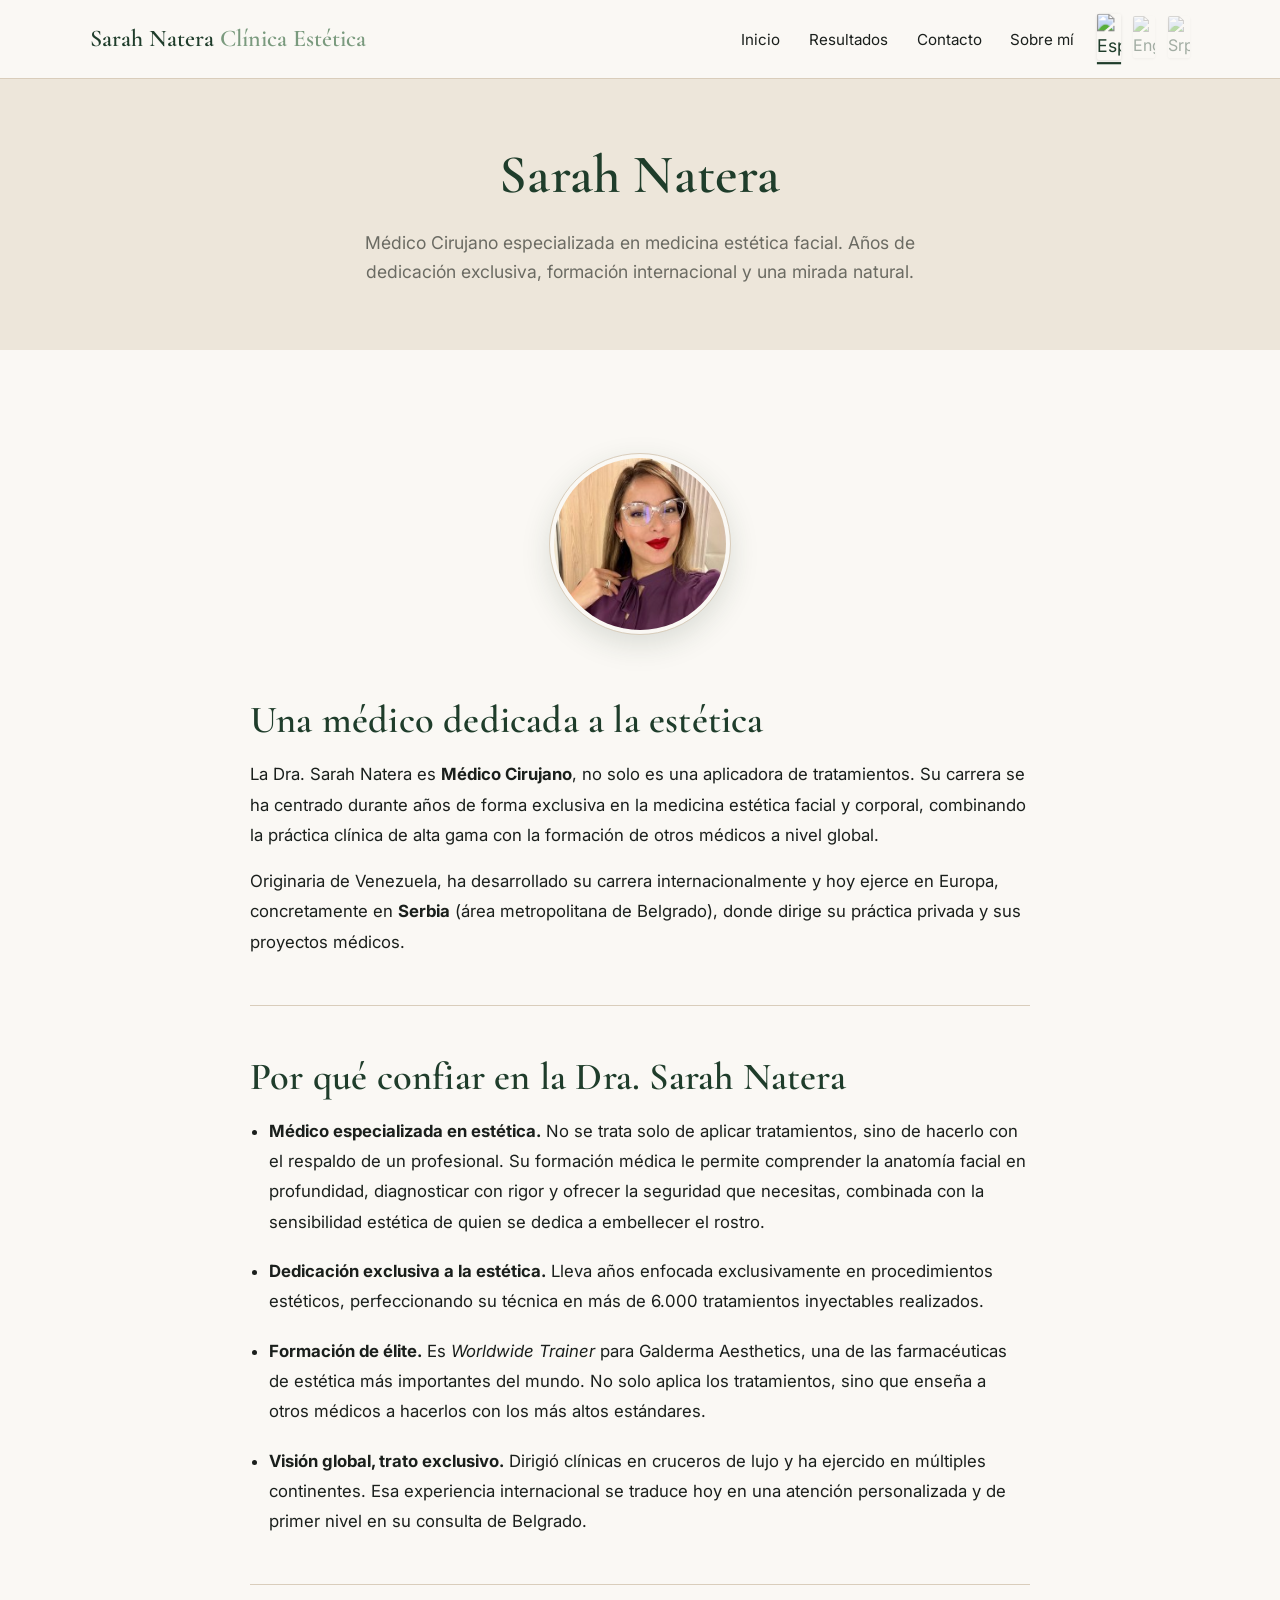
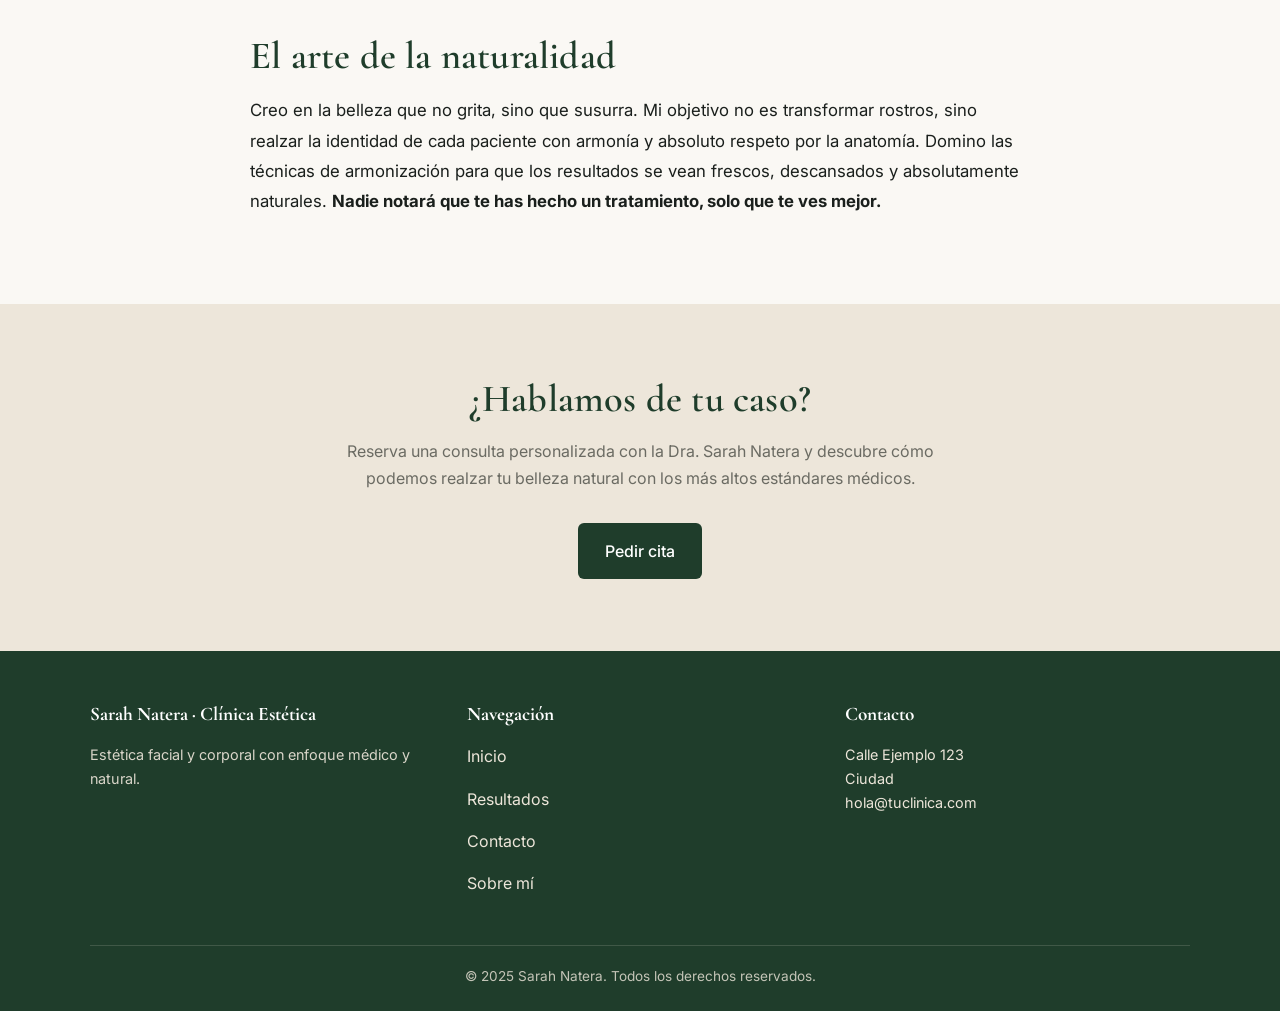
==== aboutme.html @ 55f9c7e8 "Add files via upload directo al root no dentro de carpeta" ====
<!DOCTYPE html>
<html lang="es">
<head>
<meta charset="UTF-8">
<meta name="viewport" content="width=device-width, initial-scale=1">
<title>Sobre mí — Sarah Natera</title>
<meta name="description" content="Conoce a Sarah Natera, Médico Cirujano especializada en medicina estética facial. Trayectoria internacional, formación de élite y una mirada natural.">
<link rel="preconnect" href="https://fonts.googleapis.com">
<link href="https://fonts.googleapis.com/css2?family=Cormorant+Garamond:wght@600&family=Inter:wght@400;500&display=swap" rel="stylesheet">
<link rel="stylesheet" href="css/style.css">
<style>
  /* Estilos específicos para un aire de clínica de élite */
  .about-content p, 
  .about-content li {
    color: var(--texto);
    font-size: 1.05rem;
    line-height: 1.8;
  }
  .about-content ul {
    list-style-position: outside;
    padding-left: 1.2rem;
    margin-bottom: 2rem;
  }
  .about-content li {
    margin-bottom: 1.2rem;
  }
  
  /* El retrato de autoridad */
  .portrait-container {
    text-align: center;
    margin: 2rem 0 3.5rem 0;
  }
  .portrait-container img {
    width: 180px;
    height: 180px;
    object-fit: cover;
    border-radius: 50%;
    box-shadow: 0 10px 30px rgba(31,61,43,0.15);
    border: 4px solid var(--blanco-roto);
    outline: 1px solid var(--beige-medio);
    display: inline-block;
  }
</style>
</head>
<body>

<header>
  <div class="nav">
    <a href="index.html" class="logo" data-i18n="logo">Sarah Natera <span>Clínica Estética</span></a>
    <button class="menu-toggle">☰</button>
    
    <div style="display: flex; align-items: center; flex-wrap: wrap;">
      <nav>
        <ul>
          <li><a href="index.html" data-i18n="nav_inicio">Inicio</a></li>
          <li><a href="resultados.html" data-i18n="nav_resultados">Resultados</a></li>
          <li><a href="contacto.html" data-i18n="nav_contacto">Contacto</a></li>
          <li><a href="aboutme.html" data-i18n="nav_about">Sobre mí</a></li>
        </ul>
      </nav>
      
      <div class="lang-switcher">
        <a href="#" onclick="cambiarIdioma('es'); return false;" class="active" title="Español">
          <img src="https://flagcdn.com/w20/es.png" alt="Español">
        </a>
        <a href="#" onclick="cambiarIdioma('en'); return false;" title="English">
          <img src="https://flagcdn.com/w20/gb.png" alt="English">
        </a>
        <a href="#" onclick="cambiarIdioma('sr'); return false;" title="Srpski">
          <img src="https://flagcdn.com/w20/rs.png" alt="Srpski">
        </a>
      </div>
    </div>
  </div>
</header>

<!-- Portada con el nombre -->
<section class="hero" style="padding:4rem 0 2rem">
  <div class="container">
    <h1 data-i18n="about_titulo">Sarah Natera</h1>
    <p data-i18n="about_sub">Médico Cirujano especializada en medicina estética facial. Años de dedicación exclusiva, formación internacional y una mirada natural.</p>
  </div>
</section>

<!-- Sección de contenido con la foto redonda -->
<section class="about-content">
  <div class="container" style="max-width:820px">
    
    <!-- Foto redonda e íntima -->
    <div class="portrait-container">
      <img src="assets/img/sarah.jfif" alt="Dra. Sarah Natera" loading="lazy">
    </div>

    <!-- Sección 1: Trayectoria -->
    <h2 data-i18n="about_trayectoria_titulo" style="margin-top:0">Una médico dedicada a la estética</h2>
    
    <p data-i18n="about_trayectoria_texto1">La Dra. Sarah Natera es <strong>Médico Cirujano</strong>, no solo es una aplicadora de tratamientos. Su carrera se ha centrado durante años de forma exclusiva en la medicina estética facial y corporal, combinando la práctica clínica de alta gama con la formación de otros médicos a nivel global.</p>
    
    <p data-i18n="about_trayectoria_texto2">Originaria de Venezuela, ha desarrollado su carrera internacionalmente y hoy ejerce en Europa, concretamente en <strong>Serbia</strong> (área metropolitana de Belgrado), donde dirige su práctica privada y sus proyectos médicos.</p>

    <hr style="border: 0; border-top: 1px solid var(--beige-medio); margin: 3rem 0;">

    <!-- Sección 2: Por qué confiar -->
    <h2 data-i18n="about_confiar_titulo">Por qué confiar en la Dra. Sarah Natera</h2>
    
    <ul>
      <li data-i18n="about_confiar_1"><strong>Médico especializada en estética.</strong> No se trata solo de aplicar tratamientos, sino de hacerlo con el respaldo de un profesional. Su formación médica le permite comprender la anatomía facial en profundidad, diagnosticar con rigor y ofrecer la seguridad que necesitas, combinada con la sensibilidad estética de quien se dedica a embellecer el rostro.</li>
      
      <li data-i18n="about_confiar_2"><strong>Dedicación exclusiva a la estética.</strong> Lleva años enfocada exclusivamente en procedimientos estéticos, perfeccionando su técnica en más de 6.000 tratamientos inyectables realizados.</li>
      
      <li data-i18n="about_confiar_3"><strong>Formación de élite.</strong> Es <em>Worldwide Trainer</em> para Galderma Aesthetics, una de las farmacéuticas de estética más importantes del mundo. No solo aplica los tratamientos, sino que enseña a otros médicos a hacerlos con los más altos estándares.</li>
      
      <li data-i18n="about_confiar_4"><strong>Visión global, trato exclusivo.</strong> Dirigió clínicas en cruceros de lujo y ha ejercido en múltiples continentes. Esa experiencia internacional se traduce hoy en una atención personalizada y de primer nivel en su consulta de Belgrado.</li>
    </ul>

    <hr style="border: 0; border-top: 1px solid var(--beige-medio); margin: 3rem 0;">

    <!-- Sección 3: Filosofía -->
    <h2 data-i18n="about_filosofia_titulo">El arte de la naturalidad</h2>
    
    <p data-i18n="about_filosofia_texto">Creo en la belleza que no grita, sino que susurra. Mi objetivo no es transformar rostros, sino realzar la identidad de cada paciente con armonía y absoluto respeto por la anatomía. Domino las técnicas de armonización para que los resultados se vean frescos, descansados y absolutamente naturales. <strong>Nadie notará que te has hecho un tratamiento, solo que te ves mejor.</strong></p>

  </div>
</section>

<section class="section-alt">
  <div class="container center">
    <h2 data-i18n="about_cta_titulo">¿Hablamos de tu caso?</h2>
    <p style="max-width:600px;margin:0 auto 2rem;color:var(--texto-suave)" data-i18n="about_cta_texto">Reserva una consulta personalizada con la Dra. Sarah Natera y descubre cómo podemos realzar tu belleza natural con los más altos estándares médicos.</p>
    <a href="contacto.html" class="btn btn-primary" data-i18n="btn_cita">Pedir cita</a>
  </div>
</section>

<footer>
  <div class="container">
    <div class="footer-grid">
      <div>
        <h4 data-i18n="logo_footer">Sarah Natera · Clínica Estética</h4>
        <p style="font-size:.9rem;opacity:.9" data-i18n="footer_desc">Estética facial y corporal con enfoque médico y natural.</p>
      </div>
      <div>
        <h4 data-i18n="footer_nav">Navegación</h4>
        <p><a href="index.html" data-i18n="nav_inicio">Inicio</a></p>
        <p><a href="resultados.html" data-i18n="nav_resultados">Resultados</a></p>
        <p><a href="contacto.html" data-i18n="nav_contacto">Contacto</a></p>
        <p><a href="aboutme.html" data-i18n="nav_about">Sobre mí</a></p>
      </div>
      <div>
        <h4 data-i18n="footer_contacto">Contacto</h4>
        <p style="font-size:.9rem">Calle Ejemplo 123<br>Ciudad<br>hola@tuclinica.com</p>
      </div>
    </div>
    <div class="footer-bottom" data-i18n="footer_copy">© 2025 Sarah Natera. Todos los derechos reservados.</div>
  </div>
</footer>

<script src="js/main.js"></script>
</body>
</html>
---- css/style.css ----
/* ==========================================
   1. Variables de color (Paleta de la clínica)
   ========================================== */
:root{
  --blanco-roto:#FAF8F4;
  --beige-claro:#EDE6DA;
  --beige-medio:#D9CDBB;
  --verde-oscuro:#1F3D2B;
  --verde-hover:#2E5A3E;
  --texto:#1A1F1C;
  --texto-suave:#6B6B63;
  --salvia:#7A9A7E;
}

/* ==========================================
   2. Estilos base y tipografía
   ========================================== */
*{box-sizing:border-box;margin:0;padding:0}

body{
  background:var(--blanco-roto);
  color:var(--texto);
  font-family:'Inter',system-ui,sans-serif;
  line-height:1.65;
}

h1,h2,h3{
  font-family:'Cormorant Garamond',Georgia,serif;
  color:var(--verde-oscuro);
  font-weight:600;
  letter-spacing:.2px;
  line-height:1.2;
}
h1{font-size:clamp(2rem,5vw,3.4rem)}
h2{font-size:clamp(1.6rem,3.5vw,2.4rem);margin-bottom:1rem}
h3{font-size:1.3rem;margin-bottom:.6rem}
p{margin-bottom:1rem}
a{color:var(--verde-oscuro);text-decoration:none}

/* Contenedores */
.container{max-width:1140px;margin:0 auto;padding:0 1.25rem}
section{padding:4.5rem 0}
.section-alt{background:var(--beige-claro)}
.center{text-align:center}

/* ==========================================
   3. Header y Navegación
   ========================================== */
header{
  position:sticky;top:0;z-index:50;
  background:rgba(250,248,244,.95);
  backdrop-filter:blur(6px);
  border-bottom:1px solid var(--beige-medio);
}
.nav{display:flex;align-items:center;justify-content:space-between;padding:1rem 1.25rem;max-width:1140px;margin:0 auto}
.logo{font-family:'Cormorant Garamond',serif;font-size:1.5rem;color:var(--verde-oscuro);font-weight:600}
.logo span{color:var(--salvia)}
nav ul{display:flex;gap:1.8rem;list-style:none}
nav a{font-size:.95rem;color:var(--texto);transition:color .2s}
nav a:hover{color:var(--verde-oscuro)}
.menu-toggle{display:none;background:none;border:none;font-size:1.6rem;color:var(--verde-oscuro);cursor:pointer}

/* ==========================================
   4. Botones
   ========================================== */
.btn{display:inline-block;padding:.85rem 1.6rem;border-radius:6px;font-weight:500;transition:.2s;cursor:pointer;border:1.5px solid transparent}
.btn-primary{background:var(--verde-oscuro);color:#fff}
.btn-primary:hover{background:var(--verde-hover)}
.btn-secondary{background:transparent;color:var(--verde-oscuro);border-color:var(--verde-oscuro)}
.btn-secondary:hover{background:var(--verde-oscuro);color:#fff}

/* ==========================================
   5. Hero (Portada)
   ========================================== */
.hero{background:var(--beige-claro);padding:6rem 0 5rem;text-align:center}
.hero p{max-width:640px;margin:1.2rem auto 2rem;color:var(--texto-suave);font-size:1.1rem}
.hero .btn{margin:0 .4rem}

/* ==========================================
   6. Tarjetas y Grids
   ========================================== */
.grid{display:grid;gap:2rem}
.grid-3{grid-template-columns:repeat(auto-fit,minmax(260px,1fr))}
.grid-2{grid-template-columns:repeat(auto-fit,minmax(300px,1fr))}
.card{background:#fff;border:1px solid var(--beige-medio);border-radius:10px;padding:2rem;transition:.25s}
.card:hover{transform:translateY(-4px);box-shadow:0 12px 28px rgba(31,61,43,.08)}
.card .icon{font-size:1.6rem;color:var(--salvia);margin-bottom:.8rem}

/* ==========================================
   7. Slider Antes/Después (Formato Horizontal)
   ========================================== */
.compare{
  position:relative;
  width:100%;
  max-width:900px;         /* Ancho máximo para la página de inicio */
  margin:0 auto;
  aspect-ratio:16 / 9;     /* Formato horizontal */
  overflow:hidden;
  border-radius:10px;
  border:1px solid var(--beige-medio);
  user-select:none;
  isolation:isolate;
}

/* En la galería de resultados (grid), el slider ocupa el 100% de su columna */
.compare[style*="max-width: 100%"] {
  max-width: 100%;
}

.compare img{
  position:absolute;
  inset:0;
  width:100%;
  height:100%;
  object-fit:cover;
  display:block;
  z-index:1;
}

.compare img.after{
  clip-path:inset(0 0 0 50%);
  z-index:2;
}

.compare .handle{
  position:absolute;
  top:0;
  bottom:0;
  left:50%;
  width:3px;
  background:var(--verde-oscuro);
  cursor:ew-resize;
  transform:translateX(-50%);
  z-index:3;
}

.compare .handle::after{
  content:"⇔";
  position:absolute;
  top:50%;
  left:50%;
  transform:translate(-50%,-50%);
  background:var(--verde-oscuro);
  color:#fff;
  width:34px;
  height:34px;
  border-radius:50%;
  display:grid;
  place-items:center;
  font-size:1rem;
}

/* Etiquetas Antes / Después */
.compare .label{
  position:absolute;
  bottom:12px;
  background:rgba(31,61,43,.9);
  color:#fff;
  font-size:.8rem;
  line-height:1;
  padding:.4rem .7rem;
  border-radius:4px;
  white-space:nowrap;
  pointer-events:none;
  clip-path:none;
  z-index:10;
  display:inline-block;
}
.compare .label.before{ left:12px; right:auto; }
.compare .label.after{ right:12px; left:auto; }

/* Metadatos de cada caso (subtítulos) */
.case-meta{
  text-align:center;
  margin-top:1rem;
  font-size:.9rem;
  color:var(--texto-suave);
  font-weight:500;
}

/* ==========================================
   8. Formulario
   ========================================== */
form{max-width:560px;margin:0 auto}
label{display:block;font-size:.9rem;margin-bottom:.3rem;color:var(--texto)}
input,textarea,select{
  width:100%;padding:.8rem;border:1px solid var(--beige-medio);
  border-radius:6px;background:#fff;font-family:inherit;font-size:1rem;margin-bottom:1.1rem;
}
input:focus,textarea:focus,select:focus{outline:none;border-color:var(--verde-oscuro);box-shadow:0 0 0 3px rgba(31,61,43,.1)}

/* ==========================================
   9. Footer (Pie de página)
   ========================================== */
footer{background:var(--verde-oscuro);color:var(--beige-claro);padding:3rem 0 1.5rem}
footer h4{color:#fff;font-family:'Cormorant Garamond',serif;font-size:1.2rem;margin-bottom:.8rem}
footer a{color:var(--beige-claro)}
footer a:hover{color:#fff}
.footer-grid{display:grid;grid-template-columns:repeat(auto-fit,minmax(200px,1fr));gap:2rem;margin-bottom:2rem}
.footer-bottom{border-top:1px solid rgba(237,230,218,.2);padding-top:1.2rem;font-size:.85rem;text-align:center;opacity:.8}

/* ==========================================
   10. Selector de Idioma (Banderas con imagen)
   ========================================== */
.lang-switcher {
  display: flex;
  gap: 0.8rem;
  align-items: center;
  margin-left: 1.5rem;
}

.lang-switcher a {
  display: inline-flex;
  align-items: center;
  justify-content: center;
  opacity: 0.4;
  transition: opacity 0.2s, transform 0.2s;
  cursor: pointer;
  border-bottom: 2px solid transparent;
  padding-bottom: 2px;
}

.lang-switcher a img {
  width: 22px;
  height: auto;
  border-radius: 2px;
  box-shadow: 0 1px 3px rgba(0,0,0,0.1);
}

.lang-switcher a:hover {
  opacity: 1;
  transform: scale(1.1);
}

.lang-switcher a.active {
  opacity: 1;
  transform: scale(1.1);
  border-bottom: 2px solid var(--verde-oscuro);
}

/* ==========================================
   11. Responsive (Móviles y Tablets)
   ========================================== */
@media(max-width:768px){
  nav ul{display:none}
  nav ul.open{display:flex;position:absolute;top:100%;left:0;right:0;background:var(--blanco-roto);flex-direction:column;padding:1rem 1.5rem;border-bottom:1px solid var(--beige-medio)}
  .menu-toggle{display:block}
  .hero{padding:4rem 0 3rem}
  
  /* Ajuste de las banderas en móvil */
  .lang-switcher { 
    margin-left: 0; 
    margin-top: 1rem; 
    justify-content: center; 
    width: 100%; 
  }
}

@media(max-width:480px){
  .compare .label{font-size:.7rem;padding:.3rem .5rem;bottom:8px}
  .compare .label.before{left:8px}
  .compare .label.after{right:8px}
}
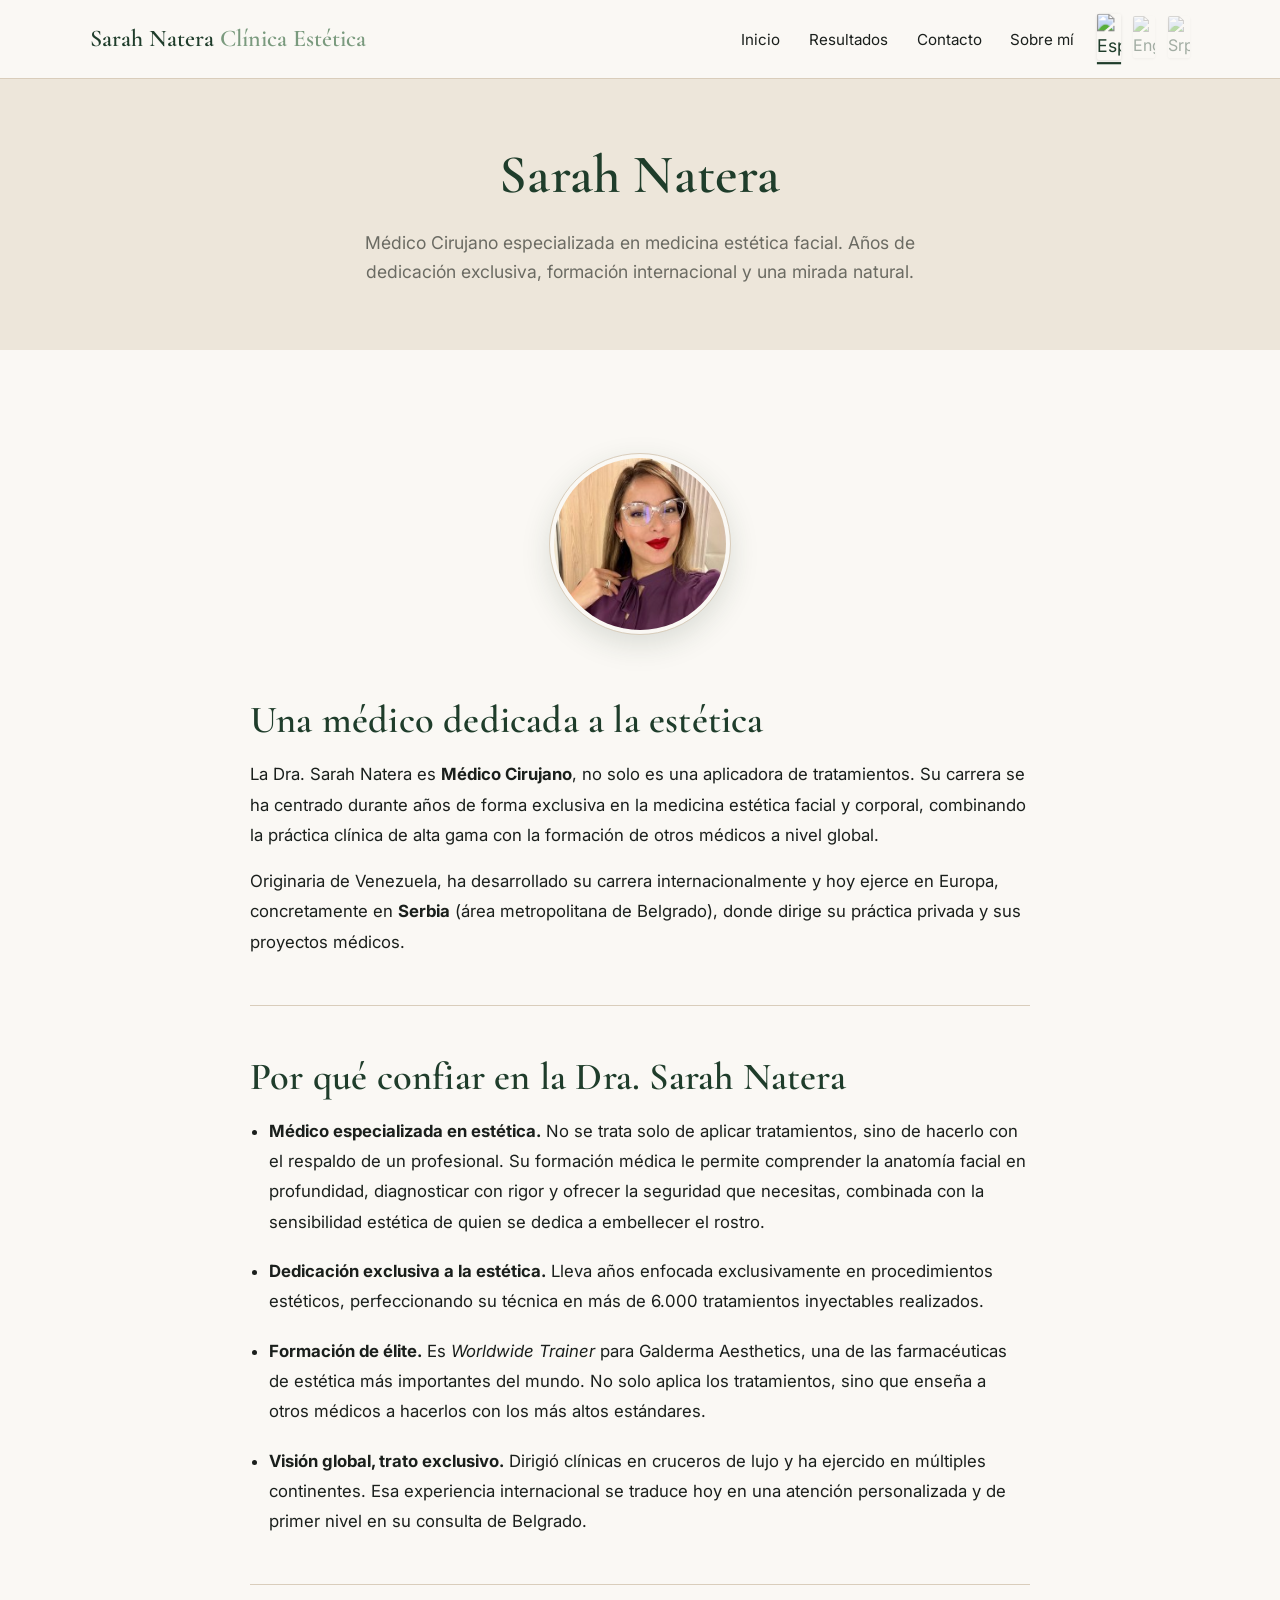
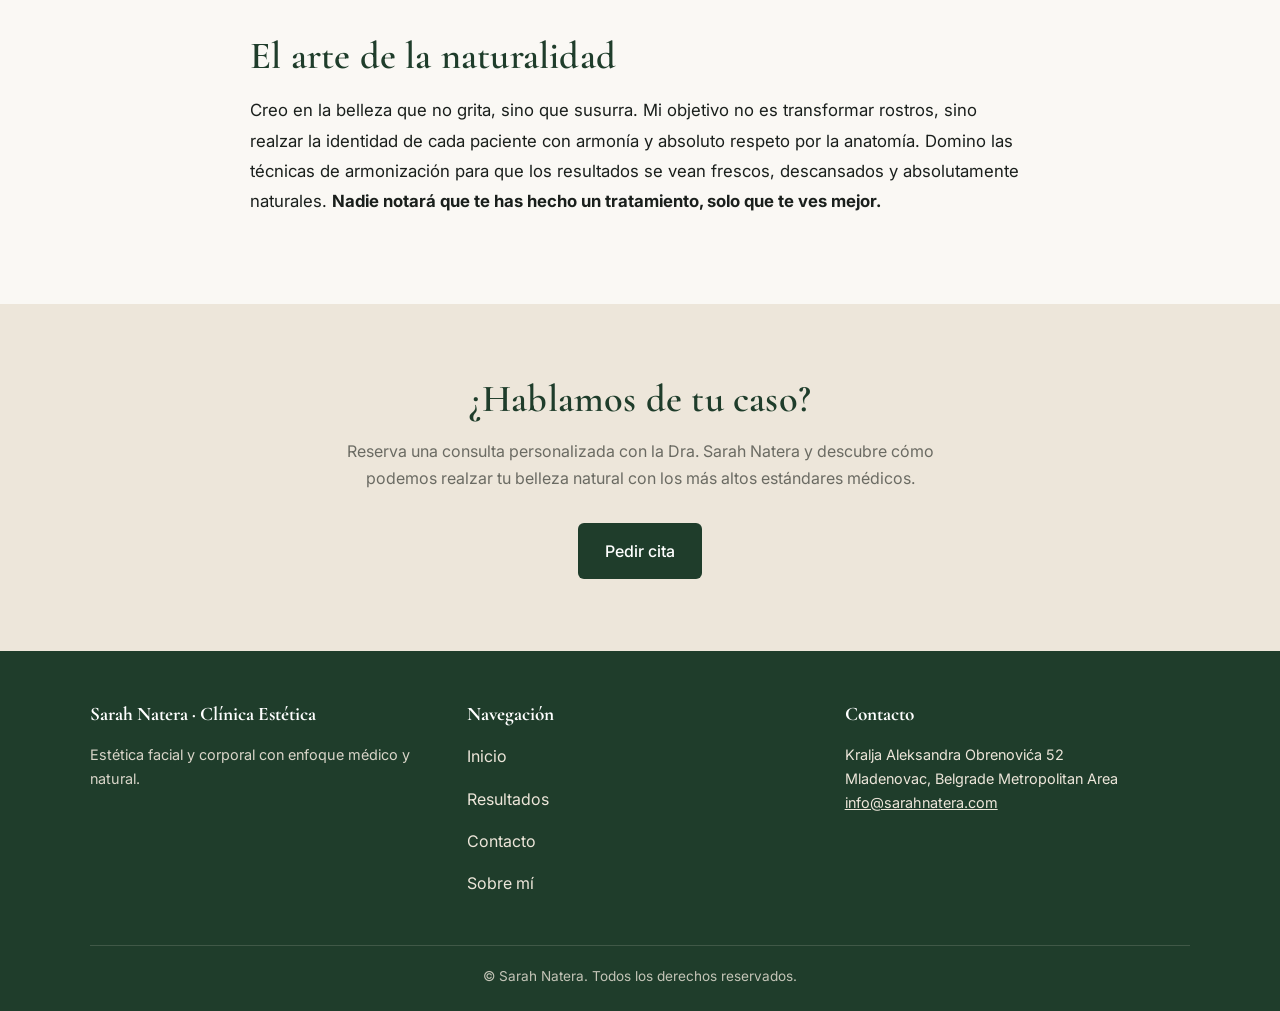
==== commit 52ad1d60: "Clean up comments and update footer contact details Removed comments and updated contact information" ====
--- a/aboutme.html
+++ b/aboutme.html
@@ -9,7 +9,6 @@
 <link href="https://fonts.googleapis.com/css2?family=Cormorant+Garamond:wght@600&family=Inter:wght@400;500&display=swap" rel="stylesheet">
 <link rel="stylesheet" href="css/style.css">
 <style>
-  /* Estilos específicos para un aire de clínica de élite */
   .about-content p, 
   .about-content li {
     color: var(--texto);
@@ -24,8 +23,6 @@
   .about-content li {
     margin-bottom: 1.2rem;
   }
-  
-  /* El retrato de autoridad */
   .portrait-container {
     text-align: center;
     margin: 2rem 0 3.5rem 0;
@@ -74,7 +71,6 @@
   </div>
 </header>
 
-<!-- Portada con el nombre -->
 <section class="hero" style="padding:4rem 0 2rem">
   <div class="container">
     <h1 data-i18n="about_titulo">Sarah Natera</h1>
@@ -82,16 +78,13 @@
   </div>
 </section>
 
-<!-- Sección de contenido con la foto redonda -->
 <section class="about-content">
   <div class="container" style="max-width:820px">
     
-    <!-- Foto redonda e íntima -->
     <div class="portrait-container">
       <img src="assets/img/sarah.jfif" alt="Dra. Sarah Natera" loading="lazy">
     </div>
 
-    <!-- Sección 1: Trayectoria -->
     <h2 data-i18n="about_trayectoria_titulo" style="margin-top:0">Una médico dedicada a la estética</h2>
     
     <p data-i18n="about_trayectoria_texto1">La Dra. Sarah Natera es <strong>Médico Cirujano</strong>, no solo es una aplicadora de tratamientos. Su carrera se ha centrado durante años de forma exclusiva en la medicina estética facial y corporal, combinando la práctica clínica de alta gama con la formación de otros médicos a nivel global.</p>
@@ -100,7 +93,6 @@
 
     <hr style="border: 0; border-top: 1px solid var(--beige-medio); margin: 3rem 0;">
 
-    <!-- Sección 2: Por qué confiar -->
     <h2 data-i18n="about_confiar_titulo">Por qué confiar en la Dra. Sarah Natera</h2>
     
     <ul>
@@ -115,7 +107,6 @@
 
     <hr style="border: 0; border-top: 1px solid var(--beige-medio); margin: 3rem 0;">
 
-    <!-- Sección 3: Filosofía -->
     <h2 data-i18n="about_filosofia_titulo">El arte de la naturalidad</h2>
     
     <p data-i18n="about_filosofia_texto">Creo en la belleza que no grita, sino que susurra. Mi objetivo no es transformar rostros, sino realzar la identidad de cada paciente con armonía y absoluto respeto por la anatomía. Domino las técnicas de armonización para que los resultados se vean frescos, descansados y absolutamente naturales. <strong>Nadie notará que te has hecho un tratamiento, solo que te ves mejor.</strong></p>
@@ -147,13 +138,17 @@
       </div>
       <div>
         <h4 data-i18n="footer_contacto">Contacto</h4>
-        <p style="font-size:.9rem">Calle Ejemplo 123<br>Ciudad<br>hola@tuclinica.com</p>
+        <p style="font-size:.9rem">
+          Kralja Aleksandra Obrenovića 52<br>
+          Mladenovac, Belgrade Metropolitan Area<br>
+          <a href="mailto:info@sarahnatera.com" style="color:var(--beige-claro); text-decoration:underline;">info@sarahnatera.com</a>
+        </p>
       </div>
     </div>
-    <div class="footer-bottom" data-i18n="footer_copy">© 2025 Sarah Natera. Todos los derechos reservados.</div>
+    <div class="footer-bottom" data-i18n="footer_copy">© <span id="year"></span> Sarah Natera. Todos los derechos reservados.</div>
   </div>
 </footer>
 
 <script src="js/main.js"></script>
 </body>
-</html>+</html>
--- a/css/style.css
+++ b/css/style.css
@@ -1,5 +1,5 @@
 /* ==========================================
-   1. Variables de color (Paleta de la clínica)
+   VARIABLES Y ESTILOS BASE
    ========================================== */
 :root{
   --blanco-roto:#FAF8F4;
@@ -12,252 +12,160 @@
   --salvia:#7A9A7E;
 }
 
-/* ==========================================
-   2. Estilos base y tipografía
-   ========================================== */
 *{box-sizing:border-box;margin:0;padding:0}
-
-body{
-  background:var(--blanco-roto);
-  color:var(--texto);
-  font-family:'Inter',system-ui,sans-serif;
-  line-height:1.65;
-}
-
-h1,h2,h3{
-  font-family:'Cormorant Garamond',Georgia,serif;
-  color:var(--verde-oscuro);
-  font-weight:600;
-  letter-spacing:.2px;
-  line-height:1.2;
-}
-h1{font-size:clamp(2rem,5vw,3.4rem)}
-h2{font-size:clamp(1.6rem,3.5vw,2.4rem);margin-bottom:1rem}
-h3{font-size:1.3rem;margin-bottom:.6rem}
-p{margin-bottom:1rem}
-a{color:var(--verde-oscuro);text-decoration:none}
-
-/* Contenedores */
-.container{max-width:1140px;margin:0 auto;padding:0 1.25rem}
-section{padding:4.5rem 0}
-.section-alt{background:var(--beige-claro)}
-.center{text-align:center}
+body{background:var(--blanco-roto);color:var(--texto);font-family:'Inter',system-ui,sans-serif;line-height:1.65;}
+h1,h2,h3{font-family:'Cormorant Garamond',Georgia,serif;color:var(--verde-oscuro);font-weight:600;letter-spacing:.2px;line-height:1.2;}
+h1{font-size:clamp(2rem,5vw,3.4rem)} h2{font-size:clamp(1.6rem,3.5vw,2.4rem);margin-bottom:1rem} h3{font-size:1.3rem;margin-bottom:.6rem}
+p{margin-bottom:1rem} a{color:var(--verde-oscuro);text-decoration:none}
+.container{max-width:1140px;margin:0 auto;padding:0 1.25rem;}
+section{padding:4.5rem 0} .section-alt{background:var(--beige-claro)} .center{text-align:center}
 
 /* ==========================================
-   3. Header y Navegación
+   HEADER (Escritorio)
    ========================================== */
-header{
-  position:sticky;top:0;z-index:50;
-  background:rgba(250,248,244,.95);
-  backdrop-filter:blur(6px);
-  border-bottom:1px solid var(--beige-medio);
-}
-.nav{display:flex;align-items:center;justify-content:space-between;padding:1rem 1.25rem;max-width:1140px;margin:0 auto}
-.logo{font-family:'Cormorant Garamond',serif;font-size:1.5rem;color:var(--verde-oscuro);font-weight:600}
+header{position:sticky;top:0;z-index:50;background:rgba(250,248,244,.95);backdrop-filter:blur(6px);border-bottom:1px solid var(--beige-medio);}
+.nav{display:flex;align-items:center;justify-content:space-between;padding:1rem 1.25rem;max-width:1140px;margin:0 auto;}
+.logo{font-family:'Cormorant Garamond',serif;font-size:1.5rem;color:var(--verde-oscuro);font-weight:600;white-space:nowrap;}
 .logo span{color:var(--salvia)}
-nav ul{display:flex;gap:1.8rem;list-style:none}
-nav a{font-size:.95rem;color:var(--texto);transition:color .2s}
-nav a:hover{color:var(--verde-oscuro)}
-.menu-toggle{display:none;background:none;border:none;font-size:1.6rem;color:var(--verde-oscuro);cursor:pointer}
+nav ul{display:flex;gap:1.8rem;list-style:none;}
+nav a{font-size:.95rem;color:var(--texto);transition:color .2s;}
+nav a:hover{color:var(--verde-oscuro);}
+.menu-toggle{display:none;background:none;border:none;font-size:1.6rem;color:var(--verde-oscuro);cursor:pointer;}
+.mobile-bar{display:flex;align-items:center;}
 
-/* ==========================================
-   4. Botones
-   ========================================== */
+/* Banderas */
+.lang-switcher {display: flex;gap: 0.8rem;align-items: center;margin-left: 1.5rem;}
+.lang-switcher a {display: inline-flex;align-items: center;justify-content: center;opacity: 0.4;transition: 0.2s;border-bottom: 2px solid transparent;padding-bottom: 2px;}
+.lang-switcher a img {width: 22px;height: auto;border-radius: 2px;box-shadow: 0 1px 3px rgba(0,0,0,0.1);}
+.lang-switcher a:hover, .lang-switcher a.active {opacity: 1;transform: scale(1.1);}
+.lang-switcher a.active {border-bottom: 2px solid var(--verde-oscuro);}
+
+/* Botones */
 .btn{display:inline-block;padding:.85rem 1.6rem;border-radius:6px;font-weight:500;transition:.2s;cursor:pointer;border:1.5px solid transparent}
-.btn-primary{background:var(--verde-oscuro);color:#fff}
-.btn-primary:hover{background:var(--verde-hover)}
-.btn-secondary{background:transparent;color:var(--verde-oscuro);border-color:var(--verde-oscuro)}
-.btn-secondary:hover{background:var(--verde-oscuro);color:#fff}
+.btn-primary{background:var(--verde-oscuro);color:#fff} .btn-primary:hover{background:var(--verde-hover)}
+.btn-secondary{background:transparent;color:var(--verde-oscuro);border-color:var(--verde-oscuro)} .btn-secondary:hover{background:var(--verde-oscuro);color:#fff}
 
-/* ==========================================
-   5. Hero (Portada)
-   ========================================== */
+/* Contenido general */
 .hero{background:var(--beige-claro);padding:6rem 0 5rem;text-align:center}
 .hero p{max-width:640px;margin:1.2rem auto 2rem;color:var(--texto-suave);font-size:1.1rem}
 .hero .btn{margin:0 .4rem}
-
-/* ==========================================
-   6. Tarjetas y Grids
-   ========================================== */
-.grid{display:grid;gap:2rem}
-.grid-3{grid-template-columns:repeat(auto-fit,minmax(260px,1fr))}
-.grid-2{grid-template-columns:repeat(auto-fit,minmax(300px,1fr))}
+.grid{display:grid;gap:2rem} .grid-3{grid-template-columns:repeat(auto-fit,minmax(260px,1fr))} .grid-2{grid-template-columns:repeat(auto-fit,minmax(300px,1fr))}
 .card{background:#fff;border:1px solid var(--beige-medio);border-radius:10px;padding:2rem;transition:.25s}
 .card:hover{transform:translateY(-4px);box-shadow:0 12px 28px rgba(31,61,43,.08)}
 .card .icon{font-size:1.6rem;color:var(--salvia);margin-bottom:.8rem}
 
-/* ==========================================
-   7. Slider Antes/Después (Formato Horizontal)
-   ========================================== */
-.compare{
-  position:relative;
-  width:100%;
-  max-width:900px;         /* Ancho máximo para la página de inicio */
-  margin:0 auto;
-  aspect-ratio:16 / 9;     /* Formato horizontal */
-  overflow:hidden;
-  border-radius:10px;
-  border:1px solid var(--beige-medio);
-  user-select:none;
-  isolation:isolate;
-}
+/* Sliders */
+.compare{position:relative;width:100%;max-width:900px;margin:0 auto;aspect-ratio:16 / 9;overflow:hidden;border-radius:10px;border:1px solid var(--beige-medio);user-select:none;isolation:isolate;}
+.compare img{position:absolute;inset:0;width:100%;height:100%;object-fit:cover;display:block;z-index:1;}
+.compare img.after{clip-path:inset(0 0 0 50%);z-index:2;}
+.compare .handle{position:absolute;top:0;bottom:0;left:50%;width:3px;background:var(--verde-oscuro);cursor:ew-resize;transform:translateX(-50%);z-index:3;}
+.compare .handle::after{content:"⇔";position:absolute;top:50%;left:50%;transform:translate(-50%,-50%);background:var(--verde-oscuro);color:#fff;width:34px;height:34px;border-radius:50%;display:grid;place-items:center;font-size:1rem;}
+.compare .label{position:absolute;bottom:12px;background:rgba(31,61,43,.9);color:#fff;font-size:.8rem;line-height:1;padding:.4rem .7rem;border-radius:4px;white-space:nowrap;pointer-events:none;clip-path:none;z-index:10;}
+.compare .label.before{ left:12px; right:auto; } .compare .label.after{ right:12px; left:auto; }
+.case-meta{text-align:center;margin-top:1rem;font-size:.9rem;color:var(--texto-suave);font-weight:500;}
 
-/* En la galería de resultados (grid), el slider ocupa el 100% de su columna */
-.compare[style*="max-width: 100%"] {
-  max-width: 100%;
-}
-
-.compare img{
-  position:absolute;
-  inset:0;
-  width:100%;
-  height:100%;
-  object-fit:cover;
-  display:block;
-  z-index:1;
-}
-
-.compare img.after{
-  clip-path:inset(0 0 0 50%);
-  z-index:2;
-}
-
-.compare .handle{
-  position:absolute;
-  top:0;
-  bottom:0;
-  left:50%;
-  width:3px;
-  background:var(--verde-oscuro);
-  cursor:ew-resize;
-  transform:translateX(-50%);
-  z-index:3;
-}
-
-.compare .handle::after{
-  content:"⇔";
-  position:absolute;
-  top:50%;
-  left:50%;
-  transform:translate(-50%,-50%);
-  background:var(--verde-oscuro);
-  color:#fff;
-  width:34px;
-  height:34px;
-  border-radius:50%;
-  display:grid;
-  place-items:center;
-  font-size:1rem;
-}
-
-/* Etiquetas Antes / Después */
-.compare .label{
-  position:absolute;
-  bottom:12px;
-  background:rgba(31,61,43,.9);
-  color:#fff;
-  font-size:.8rem;
-  line-height:1;
-  padding:.4rem .7rem;
-  border-radius:4px;
-  white-space:nowrap;
-  pointer-events:none;
-  clip-path:none;
-  z-index:10;
-  display:inline-block;
-}
-.compare .label.before{ left:12px; right:auto; }
-.compare .label.after{ right:12px; left:auto; }
-
-/* Metadatos de cada caso (subtítulos) */
-.case-meta{
-  text-align:center;
-  margin-top:1rem;
-  font-size:.9rem;
-  color:var(--texto-suave);
-  font-weight:500;
-}
-
-/* ==========================================
-   8. Formulario
-   ========================================== */
+/* Formulario y Footer */
 form{max-width:560px;margin:0 auto}
 label{display:block;font-size:.9rem;margin-bottom:.3rem;color:var(--texto)}
-input,textarea,select{
-  width:100%;padding:.8rem;border:1px solid var(--beige-medio);
-  border-radius:6px;background:#fff;font-family:inherit;font-size:1rem;margin-bottom:1.1rem;
-}
+input,textarea,select{width:100%;padding:.8rem;border:1px solid var(--beige-medio);border-radius:6px;background:#fff;font-family:inherit;font-size:1rem;margin-bottom:1.1rem;}
 input:focus,textarea:focus,select:focus{outline:none;border-color:var(--verde-oscuro);box-shadow:0 0 0 3px rgba(31,61,43,.1)}
-
-/* ==========================================
-   9. Footer (Pie de página)
-   ========================================== */
 footer{background:var(--verde-oscuro);color:var(--beige-claro);padding:3rem 0 1.5rem}
-footer h4{color:#fff;font-family:'Cormorant Garamond',serif;font-size:1.2rem;margin-bottom:.8rem}
-footer a{color:var(--beige-claro)}
-footer a:hover{color:#fff}
+footer h4{color:#fff;font-family:'Cormorant Garamond',serif;font-size:1.2rem;margin-bottom:.8rem} footer a{color:var(--beige-claro)} footer a:hover{color:#fff}
 .footer-grid{display:grid;grid-template-columns:repeat(auto-fit,minmax(200px,1fr));gap:2rem;margin-bottom:2rem}
 .footer-bottom{border-top:1px solid rgba(237,230,218,.2);padding-top:1.2rem;font-size:.85rem;text-align:center;opacity:.8}
 
 /* ==========================================
-   10. Selector de Idioma (Banderas con imagen)
+   DISEÑO EXCLUSIVO PARA MÓVILES
    ========================================== */
-.lang-switcher {
-  display: flex;
-  gap: 0.8rem;
-  align-items: center;
-  margin-left: 1.5rem;
-}
+@media(max-width: 768px){
+  
+  /* 1. Contenedor principal en columna */
+  .nav {
+    display: flex;
+    flex-direction: column;
+    padding: 1rem;
+    align-items: center;
+    gap: 0.8rem;
+  }
 
-.lang-switcher a {
-  display: inline-flex;
-  align-items: center;
-  justify-content: center;
-  opacity: 0.4;
-  transition: opacity 0.2s, transform 0.2s;
-  cursor: pointer;
-  border-bottom: 2px solid transparent;
-  padding-bottom: 2px;
-}
+  /* 2. EL TÍTULO VA ARRIBA (Order 1) */
+  .logo {
+    order: 1; 
+    font-size: 1.25rem;
+    text-align: center;
+    white-space: normal;
+    width: 100%;
+  }
 
-.lang-switcher a img {
-  width: 22px;
-  height: auto;
-  border-radius: 2px;
-  box-shadow: 0 1px 3px rgba(0,0,0,0.1);
-}
+  /* 3. "Desarmamos" el contenedor de las banderas y el menú para que fluyan libres */
+  .mobile-bar {
+    display: contents; 
+  }
 
-.lang-switcher a:hover {
-  opacity: 1;
-  transform: scale(1.1);
-}
+  /* 4. LAS BANDERAS VAN EN MEDIO (Order 2) */
+  .lang-switcher {
+    order: 2; 
+    margin: 0 auto !important;
+    gap: 0.5rem;
+    justify-content: center;
+    width: 100%;
+  }
 
-.lang-switcher a.active {
-  opacity: 1;
-  transform: scale(1.1);
-  border-bottom: 2px solid var(--verde-oscuro);
-}
+  /* 5. EL MENÚ DE NAVEGACIÓN VA DEBAJO (Order 3) */
+  nav {
+    order: 3;
+    width: 100%;
+  }
+  
+  nav ul {
+    display: none !important;
+  }
+  
+  nav ul.open {
+    display: flex !important;
+    flex-direction: column;
+    position: absolute;
+    top: 100%;
+    left: 0;
+    right: 0;
+    background: var(--blanco-roto);
+    padding: 1.5rem;
+    border-bottom: 1px solid var(--beige-medio);
+    box-shadow: 0 10px 15px rgba(0,0,0,0.05);
+    gap: 1rem;
+    z-index: 100;
+  }
 
-/* ==========================================
-   11. Responsive (Móviles y Tablets)
-   ========================================== */
-@media(max-width:768px){
-  nav ul{display:none}
-  nav ul.open{display:flex;position:absolute;top:100%;left:0;right:0;background:var(--blanco-roto);flex-direction:column;padding:1rem 1.5rem;border-bottom:1px solid var(--beige-medio)}
-  .menu-toggle{display:block}
-  .hero{padding:4rem 0 3rem}
+  /* 6. EL BOTÓN HAMBURGUESA VA AL FONDO (Order 4) */
+  .menu-toggle {
+    display: block;
+    order: 4; 
+    font-size: 1.8rem;
+    padding: 0;
+    line-height: 1;
+    margin: 0.5rem auto 0 auto; /* Centrado */
+  }
+
+  /* 7. AJUSTES DE LA GALERÍA DE FOTOS Y SLIDER */
+  .container > div[style*="display: grid"] {
+    display: flex !important;
+    flex-direction: column !important;
+    gap: 3rem !important; 
+  }
+
+  .compare { 
+    aspect-ratio: 4 / 3 !important; 
+    max-width: 100% !important;
+  }
   
-  /* Ajuste de las banderas en móvil */
-  .lang-switcher { 
-    margin-left: 0; 
-    margin-top: 1rem; 
-    justify-content: center; 
-    width: 100%; 
+  .compare .label { 
+    font-size: 0.75rem; 
+    padding: 0.3rem 0.5rem; 
+    bottom: 8px; 
   }
-}
 
-@media(max-width:480px){
-  .compare .label{font-size:.7rem;padding:.3rem .5rem;bottom:8px}
-  .compare .label.before{left:8px}
-  .compare .label.after{right:8px}
+  /* 8. TIPOGRAFÍA Y ESPACIADO */
+  h1 { font-size: 2rem; } 
+  h2 { font-size: 1.5rem; }
+  .hero { padding: 3rem 0 2.5rem; }
 }
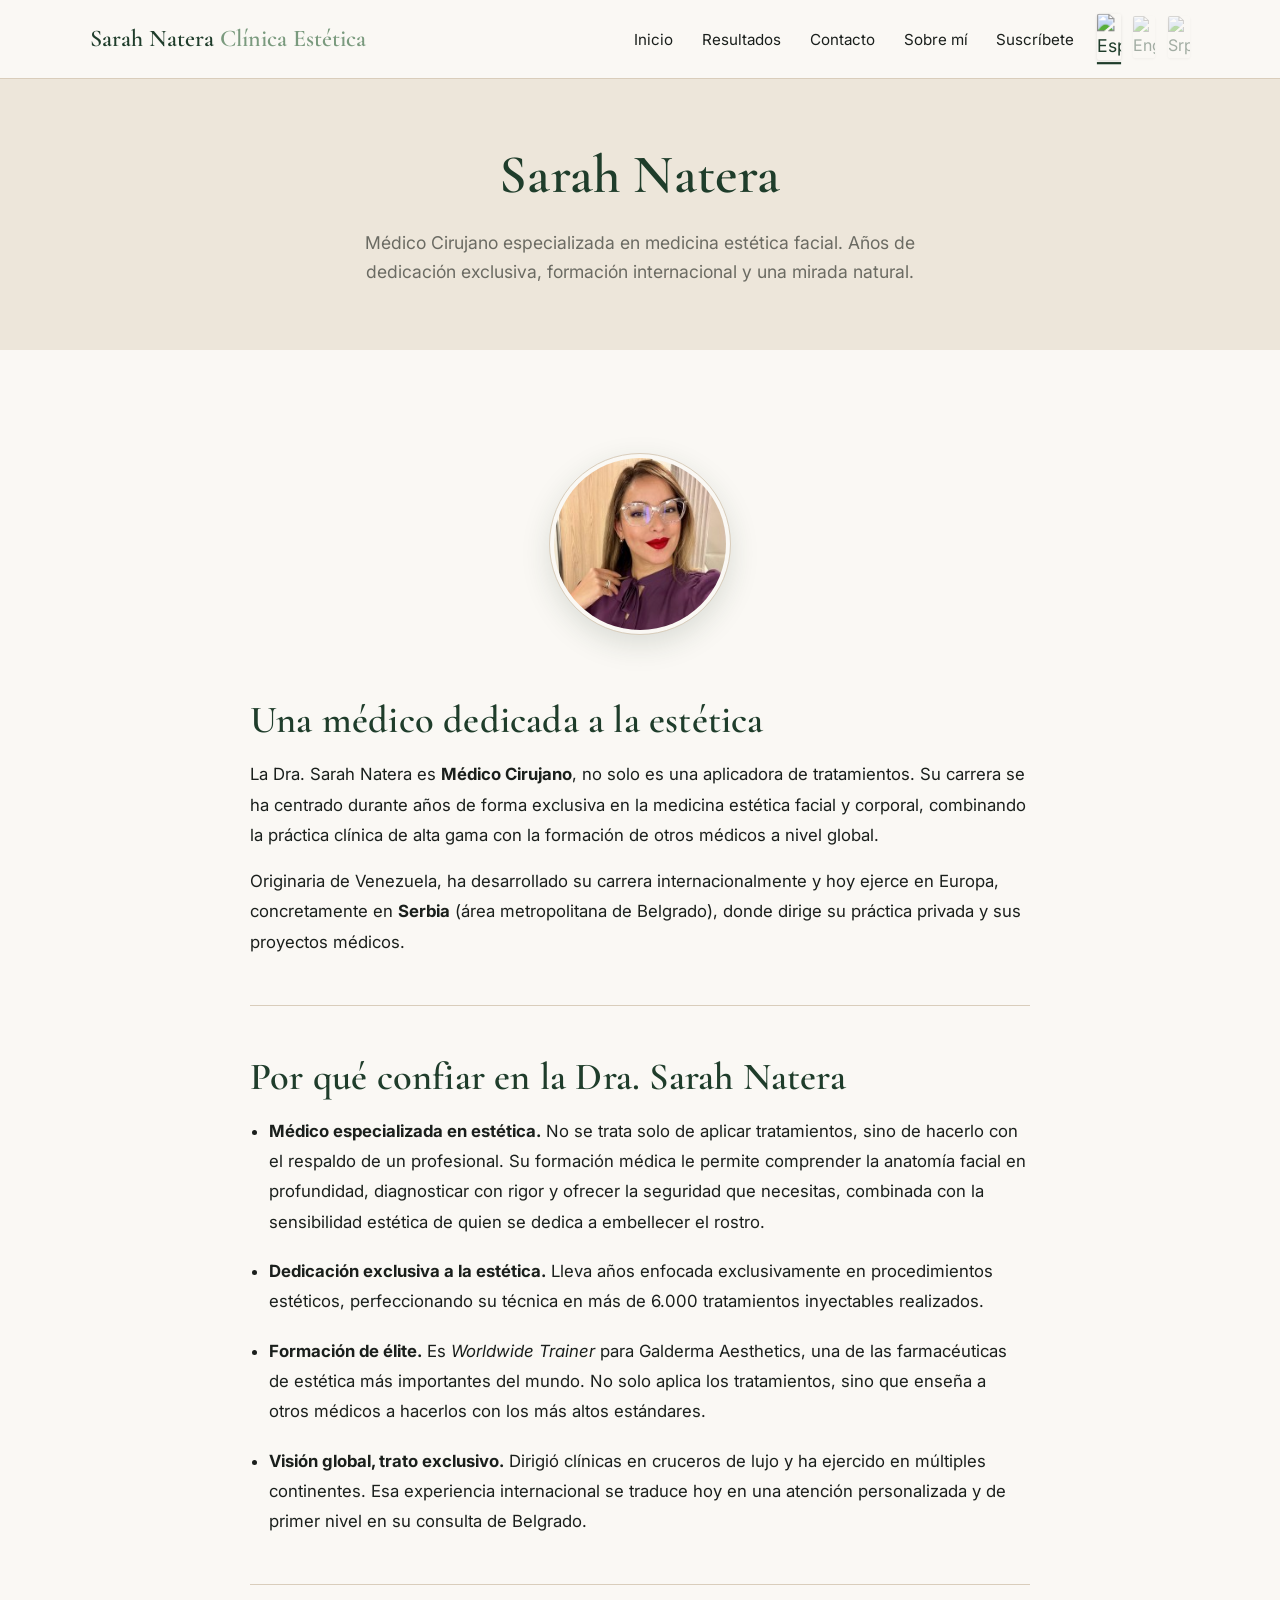
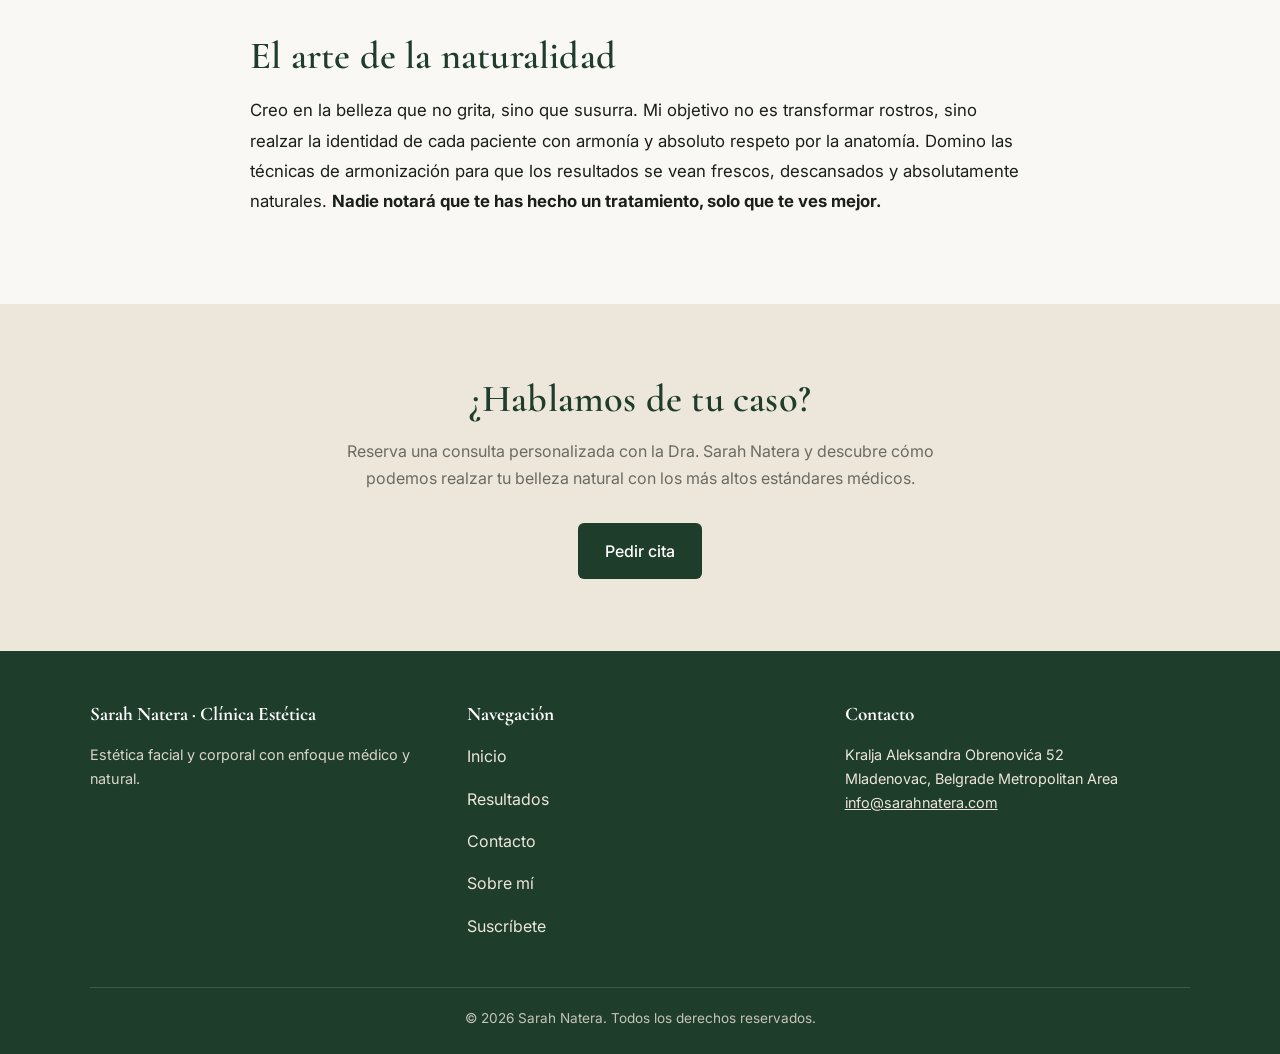
==== commit 794a25c6: "Add 'Suscríbete' link to aboutme.html" ====
--- a/aboutme.html
+++ b/aboutme.html
@@ -53,6 +53,7 @@
           <li><a href="resultados.html" data-i18n="nav_resultados">Resultados</a></li>
           <li><a href="contacto.html" data-i18n="nav_contacto">Contacto</a></li>
           <li><a href="aboutme.html" data-i18n="nav_about">Sobre mí</a></li>
+          <li><a href="suscribete.html" data-i18n="nav_suscribete">Suscríbete</a></li>
         </ul>
       </nav>
       
@@ -135,6 +136,7 @@
         <p><a href="resultados.html" data-i18n="nav_resultados">Resultados</a></p>
         <p><a href="contacto.html" data-i18n="nav_contacto">Contacto</a></p>
         <p><a href="aboutme.html" data-i18n="nav_about">Sobre mí</a></p>
+        <p><a href="suscribete.html" data-i18n="nav_suscribete">Suscríbete</a></p>
       </div>
       <div>
         <h4 data-i18n="footer_contacto">Contacto</h4>
@@ -145,7 +147,9 @@
         </p>
       </div>
     </div>
-    <div class="footer-bottom" data-i18n="footer_copy">© <span id="year"></span> Sarah Natera. Todos los derechos reservados.</div>
+    <div class="footer-bottom">
+      © <span id="year"></span> <span data-i18n="footer_copy">Sarah Natera. Todos los derechos reservados.</span>
+    </div>
   </div>
 </footer>
 
